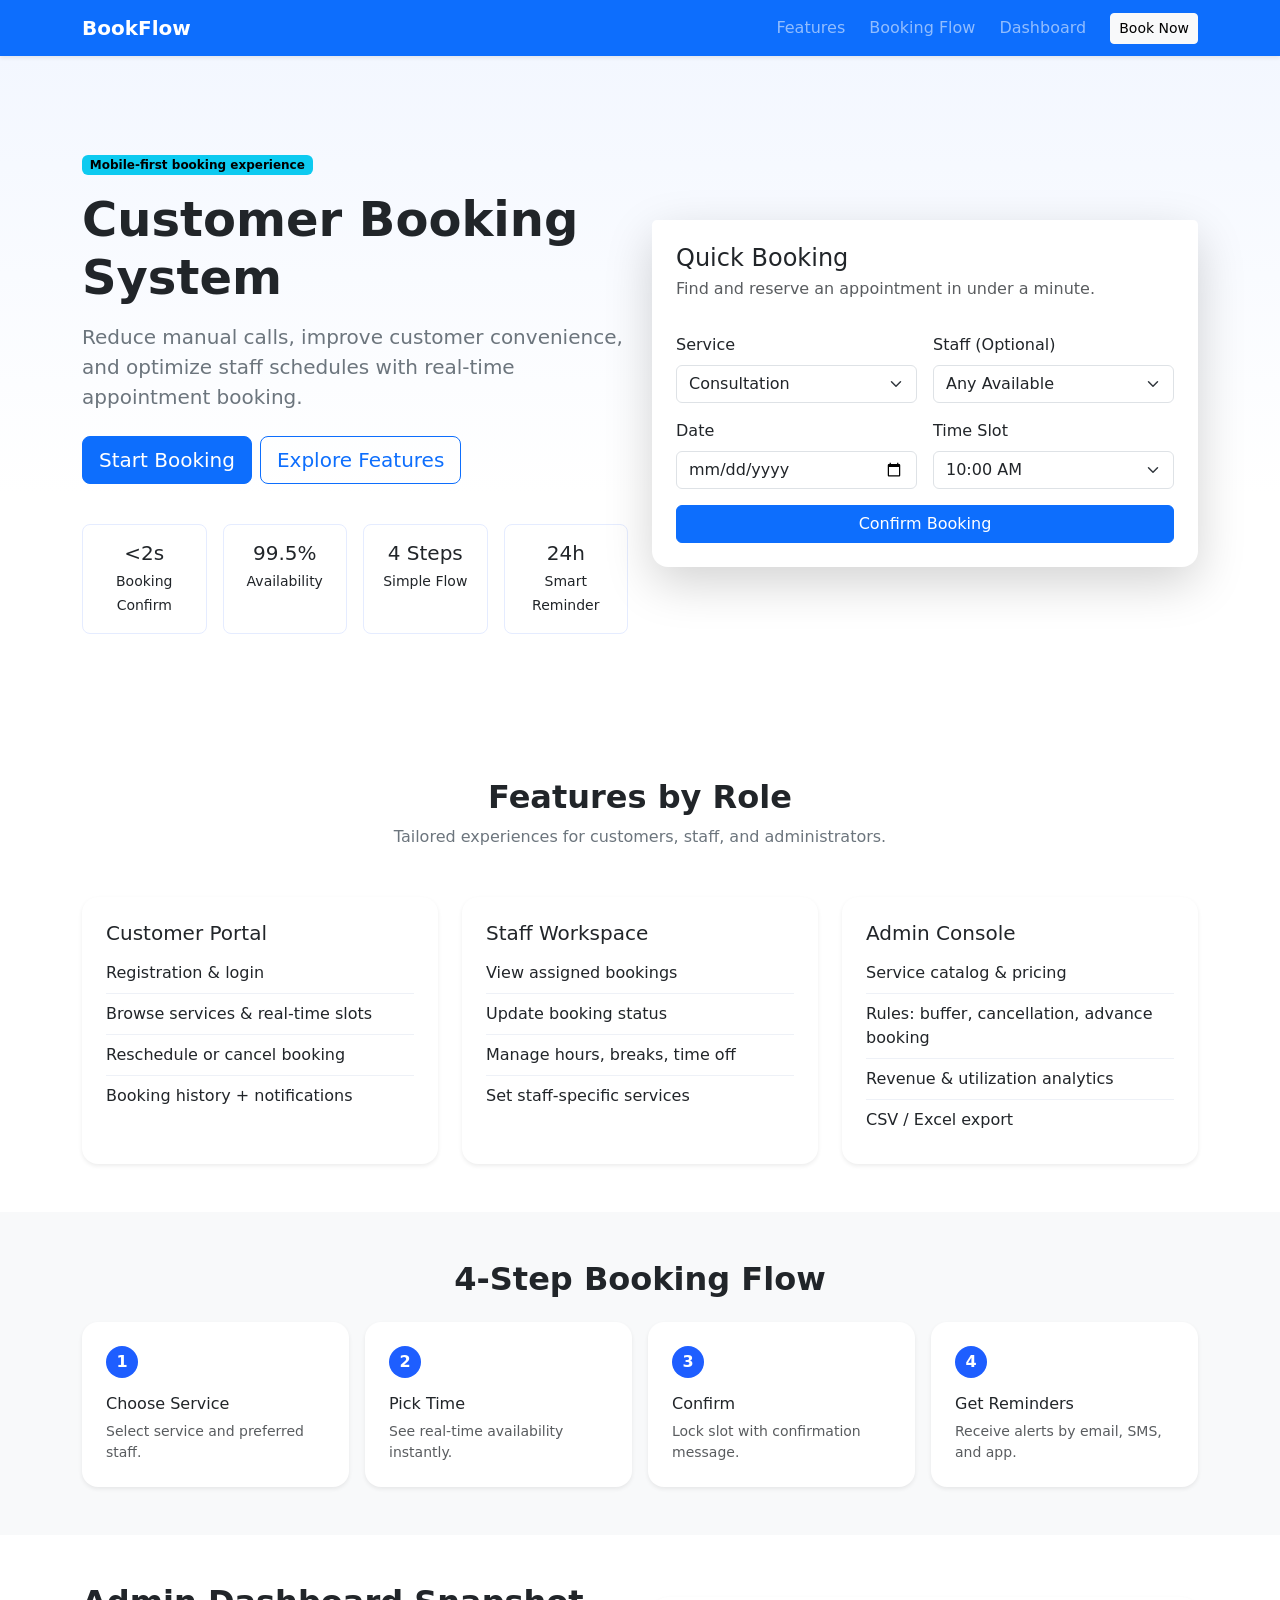
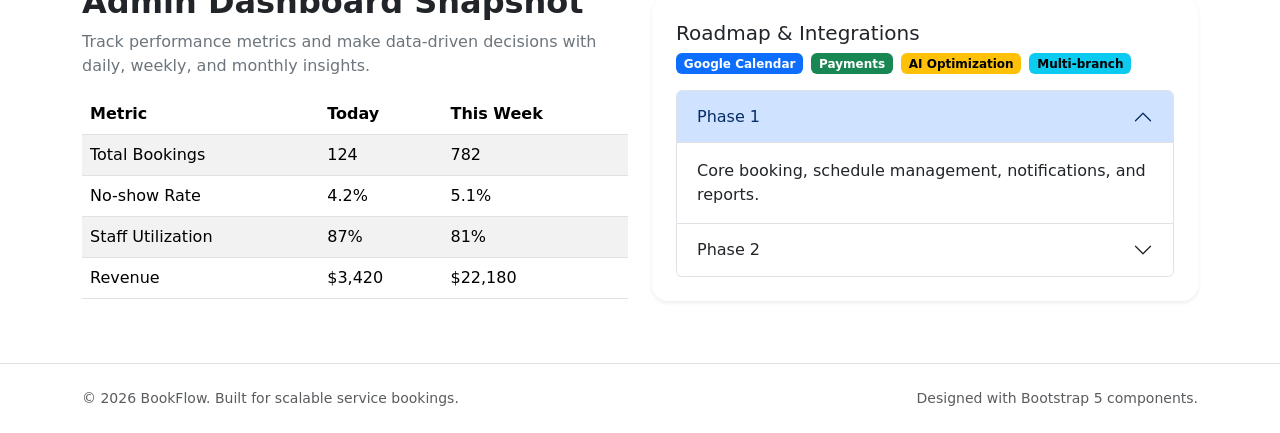
==== index.html @ 8ec3d760 "Create Bootstrap UI design for customer booking system" ====
<!doctype html>
<html lang="en">
  <head>
    <meta charset="UTF-8" />
    <meta name="viewport" content="width=device-width, initial-scale=1" />
    <title>Customer Booking System UI</title>
    <link
      href="https://cdn.jsdelivr.net/npm/bootstrap@5.3.3/dist/css/bootstrap.min.css"
      rel="stylesheet"
      integrity="sha384-QWTKZyjpPEjISv5WaRU9OFeRpok6YctnYmDr5pNlyT2bRjXh0JMhjY6hW+ALEwIH"
      crossorigin="anonymous"
    />
    <link rel="stylesheet" href="styles.css" />
  </head>
  <body>
    <nav class="navbar navbar-expand-lg navbar-dark bg-primary sticky-top shadow-sm">
      <div class="container">
        <a class="navbar-brand fw-semibold" href="#">BookFlow</a>
        <button
          class="navbar-toggler"
          type="button"
          data-bs-toggle="collapse"
          data-bs-target="#mainNav"
          aria-controls="mainNav"
          aria-expanded="false"
          aria-label="Toggle navigation"
        >
          <span class="navbar-toggler-icon"></span>
        </button>
        <div class="collapse navbar-collapse" id="mainNav">
          <ul class="navbar-nav ms-auto align-items-lg-center gap-lg-2">
            <li class="nav-item"><a class="nav-link" href="#features">Features</a></li>
            <li class="nav-item"><a class="nav-link" href="#booking-flow">Booking Flow</a></li>
            <li class="nav-item"><a class="nav-link" href="#dashboard">Dashboard</a></li>
            <li class="nav-item"><a class="btn btn-light btn-sm ms-lg-2" href="#book-now">Book Now</a></li>
          </ul>
        </div>
      </div>
    </nav>

    <header class="hero-section py-5">
      <div class="container py-lg-5">
        <div class="row align-items-center g-4">
          <div class="col-lg-6">
            <span class="badge text-bg-info mb-3">Mobile-first booking experience</span>
            <h1 class="display-5 fw-bold mb-3">Customer Booking System</h1>
            <p class="lead text-secondary mb-4">
              Reduce manual calls, improve customer convenience, and optimize staff schedules with real-time appointment booking.
            </p>
            <div class="d-flex flex-wrap gap-2">
              <a href="#book-now" class="btn btn-primary btn-lg">Start Booking</a>
              <a href="#features" class="btn btn-outline-primary btn-lg">Explore Features</a>
            </div>
            <div class="row row-cols-2 row-cols-md-4 g-3 mt-4">
              <div class="col">
                <div class="metric-card p-3 text-center rounded-3 h-100">
                  <h3 class="h5 mb-1">&lt;2s</h3>
                  <small>Booking Confirm</small>
                </div>
              </div>
              <div class="col">
                <div class="metric-card p-3 text-center rounded-3 h-100">
                  <h3 class="h5 mb-1">99.5%</h3>
                  <small>Availability</small>
                </div>
              </div>
              <div class="col">
                <div class="metric-card p-3 text-center rounded-3 h-100">
                  <h3 class="h5 mb-1">4 Steps</h3>
                  <small>Simple Flow</small>
                </div>
              </div>
              <div class="col">
                <div class="metric-card p-3 text-center rounded-3 h-100">
                  <h3 class="h5 mb-1">24h</h3>
                  <small>Smart Reminder</small>
                </div>
              </div>
            </div>
          </div>

          <div class="col-lg-6">
            <div class="card shadow-lg border-0 rounded-4">
              <div class="card-header bg-white border-0 pt-4 px-4">
                <h2 class="h4 mb-1">Quick Booking</h2>
                <p class="text-muted mb-0">Find and reserve an appointment in under a minute.</p>
              </div>
              <div class="card-body p-4" id="book-now">
                <form class="row g-3">
                  <div class="col-md-6">
                    <label for="service" class="form-label">Service</label>
                    <select id="service" class="form-select">
                      <option>Consultation</option>
                      <option>Haircut</option>
                      <option>Wellness Session</option>
                    </select>
                  </div>
                  <div class="col-md-6">
                    <label for="staff" class="form-label">Staff (Optional)</label>
                    <select id="staff" class="form-select">
                      <option>Any Available</option>
                      <option>Alex Tan</option>
                      <option>Mia Lee</option>
                    </select>
                  </div>
                  <div class="col-md-6">
                    <label for="date" class="form-label">Date</label>
                    <input id="date" type="date" class="form-control" />
                  </div>
                  <div class="col-md-6">
                    <label for="time" class="form-label">Time Slot</label>
                    <select id="time" class="form-select">
                      <option>10:00 AM</option>
                      <option>11:30 AM</option>
                      <option>02:00 PM</option>
                    </select>
                  </div>
                  <div class="col-12">
                    <button type="button" class="btn btn-primary w-100">Confirm Booking</button>
                  </div>
                </form>
              </div>
            </div>
          </div>
        </div>
      </div>
    </header>

    <main>
      <section id="features" class="py-5">
        <div class="container">
          <div class="text-center mb-5">
            <h2 class="fw-bold">Features by Role</h2>
            <p class="text-secondary mb-0">Tailored experiences for customers, staff, and administrators.</p>
          </div>
          <div class="row g-4">
            <div class="col-lg-4">
              <div class="card h-100 border-0 shadow-sm rounded-4">
                <div class="card-body p-4">
                  <h3 class="h5">Customer Portal</h3>
                  <ul class="list-group list-group-flush">
                    <li class="list-group-item px-0">Registration & login</li>
                    <li class="list-group-item px-0">Browse services & real-time slots</li>
                    <li class="list-group-item px-0">Reschedule or cancel booking</li>
                    <li class="list-group-item px-0">Booking history + notifications</li>
                  </ul>
                </div>
              </div>
            </div>
            <div class="col-lg-4">
              <div class="card h-100 border-0 shadow-sm rounded-4">
                <div class="card-body p-4">
                  <h3 class="h5">Staff Workspace</h3>
                  <ul class="list-group list-group-flush">
                    <li class="list-group-item px-0">View assigned bookings</li>
                    <li class="list-group-item px-0">Update booking status</li>
                    <li class="list-group-item px-0">Manage hours, breaks, time off</li>
                    <li class="list-group-item px-0">Set staff-specific services</li>
                  </ul>
                </div>
              </div>
            </div>
            <div class="col-lg-4">
              <div class="card h-100 border-0 shadow-sm rounded-4">
                <div class="card-body p-4">
                  <h3 class="h5">Admin Console</h3>
                  <ul class="list-group list-group-flush">
                    <li class="list-group-item px-0">Service catalog & pricing</li>
                    <li class="list-group-item px-0">Rules: buffer, cancellation, advance booking</li>
                    <li class="list-group-item px-0">Revenue & utilization analytics</li>
                    <li class="list-group-item px-0">CSV / Excel export</li>
                  </ul>
                </div>
              </div>
            </div>
          </div>
        </div>
      </section>

      <section id="booking-flow" class="py-5 bg-light">
        <div class="container">
          <h2 class="fw-bold text-center mb-4">4-Step Booking Flow</h2>
          <div class="row row-cols-1 row-cols-md-2 row-cols-lg-4 g-3">
            <div class="col"><div class="p-4 rounded-4 bg-white shadow-sm h-100"><span class="step-chip">1</span><h3 class="h6 mt-3">Choose Service</h3><p class="text-muted small mb-0">Select service and preferred staff.</p></div></div>
            <div class="col"><div class="p-4 rounded-4 bg-white shadow-sm h-100"><span class="step-chip">2</span><h3 class="h6 mt-3">Pick Time</h3><p class="text-muted small mb-0">See real-time availability instantly.</p></div></div>
            <div class="col"><div class="p-4 rounded-4 bg-white shadow-sm h-100"><span class="step-chip">3</span><h3 class="h6 mt-3">Confirm</h3><p class="text-muted small mb-0">Lock slot with confirmation message.</p></div></div>
            <div class="col"><div class="p-4 rounded-4 bg-white shadow-sm h-100"><span class="step-chip">4</span><h3 class="h6 mt-3">Get Reminders</h3><p class="text-muted small mb-0">Receive alerts by email, SMS, and app.</p></div></div>
          </div>
        </div>
      </section>

      <section id="dashboard" class="py-5">
        <div class="container">
          <div class="row g-4 align-items-center">
            <div class="col-lg-6">
              <h2 class="fw-bold">Admin Dashboard Snapshot</h2>
              <p class="text-secondary">Track performance metrics and make data-driven decisions with daily, weekly, and monthly insights.</p>
              <div class="table-responsive">
                <table class="table table-striped table-hover align-middle">
                  <thead>
                    <tr>
                      <th>Metric</th>
                      <th>Today</th>
                      <th>This Week</th>
                    </tr>
                  </thead>
                  <tbody>
                    <tr><td>Total Bookings</td><td>124</td><td>782</td></tr>
                    <tr><td>No-show Rate</td><td>4.2%</td><td>5.1%</td></tr>
                    <tr><td>Staff Utilization</td><td>87%</td><td>81%</td></tr>
                    <tr><td>Revenue</td><td>$3,420</td><td>$22,180</td></tr>
                  </tbody>
                </table>
              </div>
            </div>
            <div class="col-lg-6">
              <div class="card border-0 shadow-sm rounded-4">
                <div class="card-body p-4">
                  <h3 class="h5">Roadmap & Integrations</h3>
                  <div class="d-flex flex-wrap gap-2 mb-3">
                    <span class="badge text-bg-primary">Google Calendar</span>
                    <span class="badge text-bg-success">Payments</span>
                    <span class="badge text-bg-warning">AI Optimization</span>
                    <span class="badge text-bg-info">Multi-branch</span>
                  </div>
                  <div class="accordion" id="roadmapAccordion">
                    <div class="accordion-item">
                      <h2 class="accordion-header">
                        <button class="accordion-button" type="button" data-bs-toggle="collapse" data-bs-target="#phase1">Phase 1</button>
                      </h2>
                      <div id="phase1" class="accordion-collapse collapse show" data-bs-parent="#roadmapAccordion">
                        <div class="accordion-body">Core booking, schedule management, notifications, and reports.</div>
                      </div>
                    </div>
                    <div class="accordion-item">
                      <h2 class="accordion-header">
                        <button class="accordion-button collapsed" type="button" data-bs-toggle="collapse" data-bs-target="#phase2">Phase 2</button>
                      </h2>
                      <div id="phase2" class="accordion-collapse collapse" data-bs-parent="#roadmapAccordion">
                        <div class="accordion-body">Payment integrations, invoice automation, and loyalty plans.</div>
                      </div>
                    </div>
                  </div>
                </div>
              </div>
            </div>
          </div>
        </div>
      </section>
    </main>

    <footer class="py-4 border-top">
      <div class="container d-flex flex-column flex-md-row justify-content-between gap-2">
        <small class="text-muted">© 2026 BookFlow. Built for scalable service bookings.</small>
        <small class="text-muted">Designed with Bootstrap 5 components.</small>
      </div>
    </footer>

    <script
      src="https://cdn.jsdelivr.net/npm/bootstrap@5.3.3/dist/js/bootstrap.bundle.min.js"
      integrity="sha384-YvpcrYf0tY3lHB60NNkmXc5s9fDVZLESaAA55NDzOxhy9GkcIdslK1eN7N6jIeHz"
      crossorigin="anonymous"
    ></script>
  </body>
</html>
---- styles.css ----
:root {
  --brand-primary: #1e5eff;
  --bg-soft: #f3f7ff;
}

body {
  background: #fff;
}

.hero-section {
  background: linear-gradient(180deg, var(--bg-soft), #ffffff 65%);
}

.metric-card {
  background: #fff;
  border: 1px solid #e5ecff;
}

.step-chip {
  display: inline-flex;
  width: 2rem;
  height: 2rem;
  border-radius: 50%;
  align-items: center;
  justify-content: center;
  font-weight: 600;
  color: #fff;
  background-color: var(--brand-primary);
}

.list-group-item {
  border-color: #eef1f7;
}
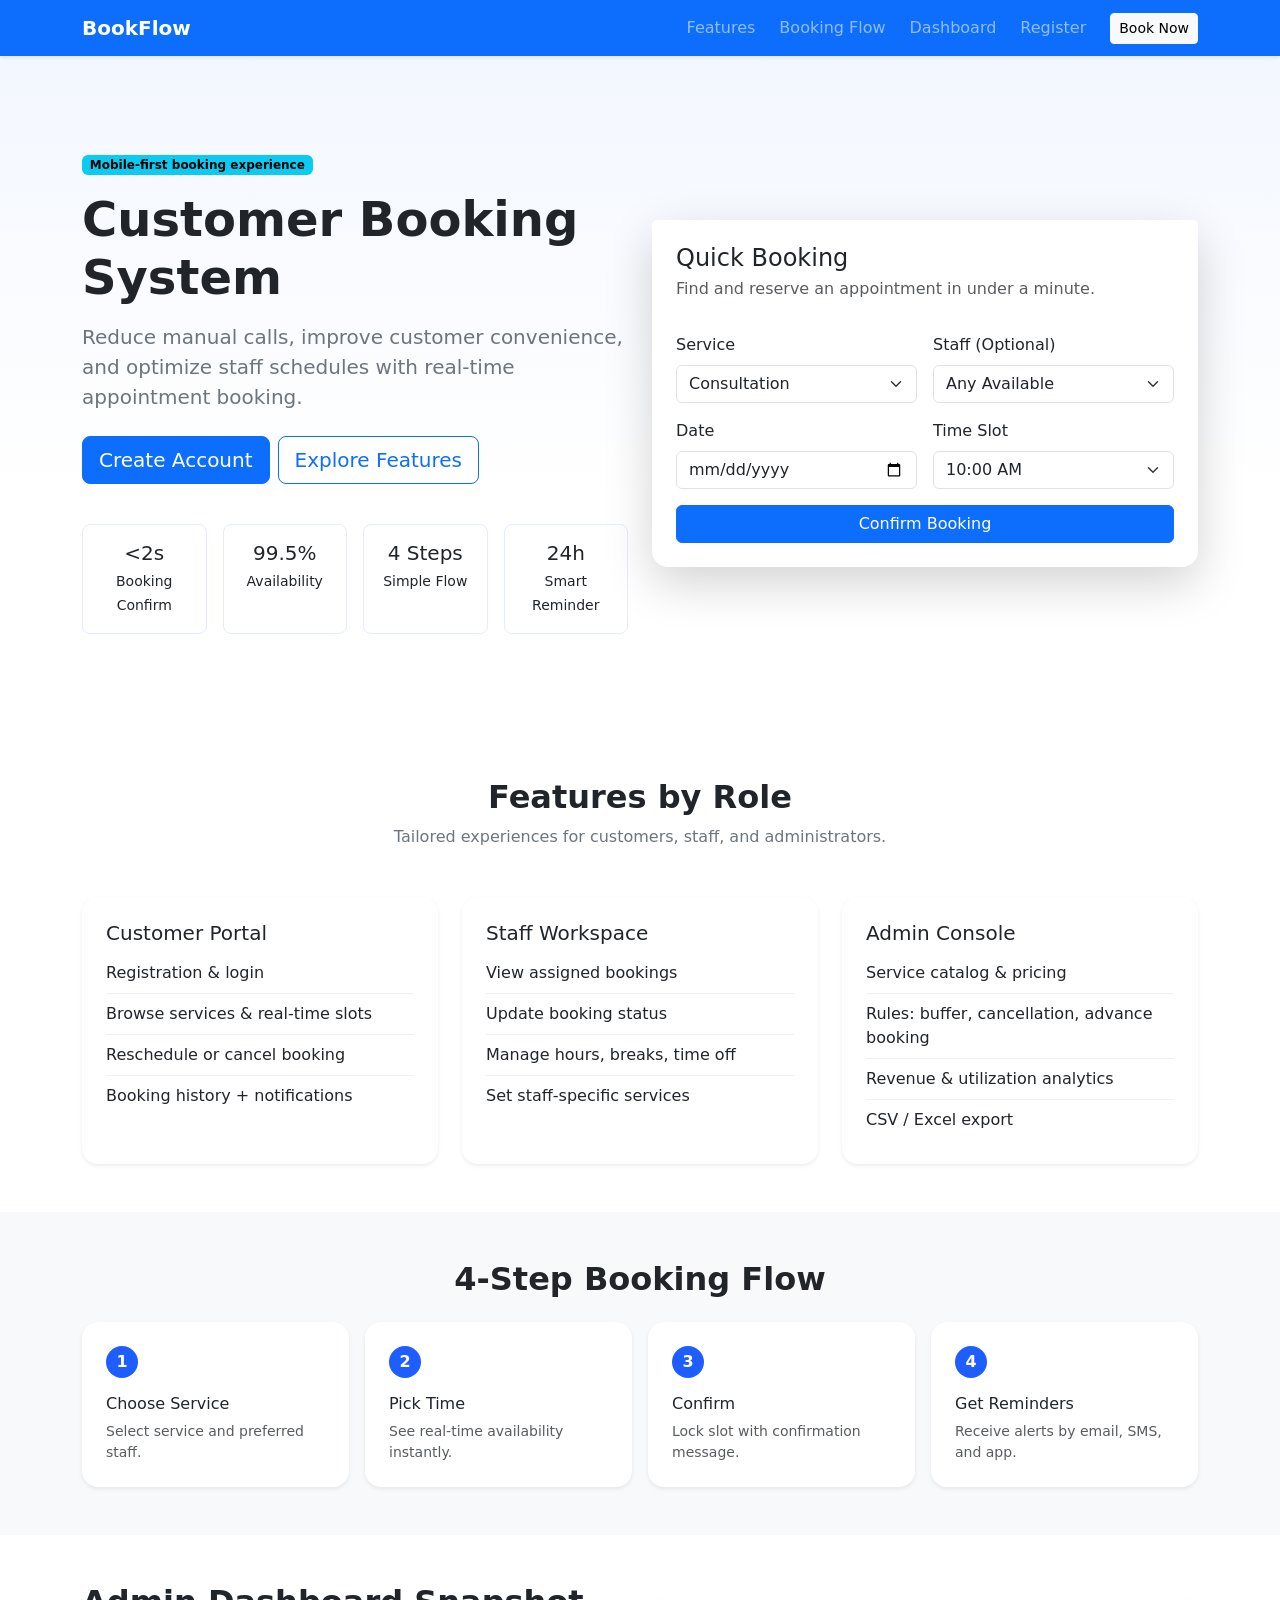
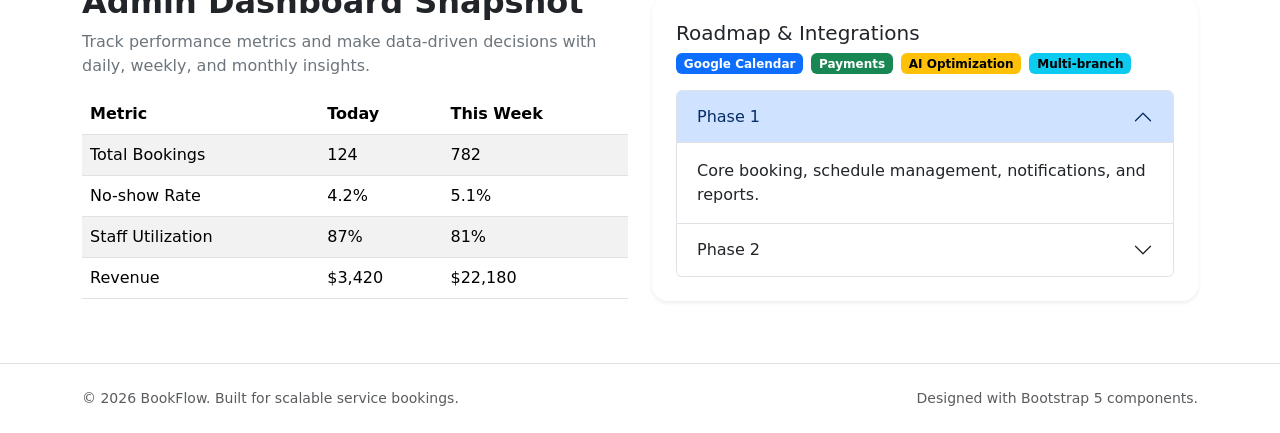
==== commit e768a681: "Add customer registration page UI" ====
--- a/index.html
+++ b/index.html
@@ -32,6 +32,7 @@
             <li class="nav-item"><a class="nav-link" href="#features">Features</a></li>
             <li class="nav-item"><a class="nav-link" href="#booking-flow">Booking Flow</a></li>
             <li class="nav-item"><a class="nav-link" href="#dashboard">Dashboard</a></li>
+            <li class="nav-item"><a class="nav-link" href="register.html">Register</a></li>
             <li class="nav-item"><a class="btn btn-light btn-sm ms-lg-2" href="#book-now">Book Now</a></li>
           </ul>
         </div>
@@ -48,7 +49,7 @@
               Reduce manual calls, improve customer convenience, and optimize staff schedules with real-time appointment booking.
             </p>
             <div class="d-flex flex-wrap gap-2">
-              <a href="#book-now" class="btn btn-primary btn-lg">Start Booking</a>
+              <a href="register.html" class="btn btn-primary btn-lg">Create Account</a>
               <a href="#features" class="btn btn-outline-primary btn-lg">Explore Features</a>
             </div>
             <div class="row row-cols-2 row-cols-md-4 g-3 mt-4">
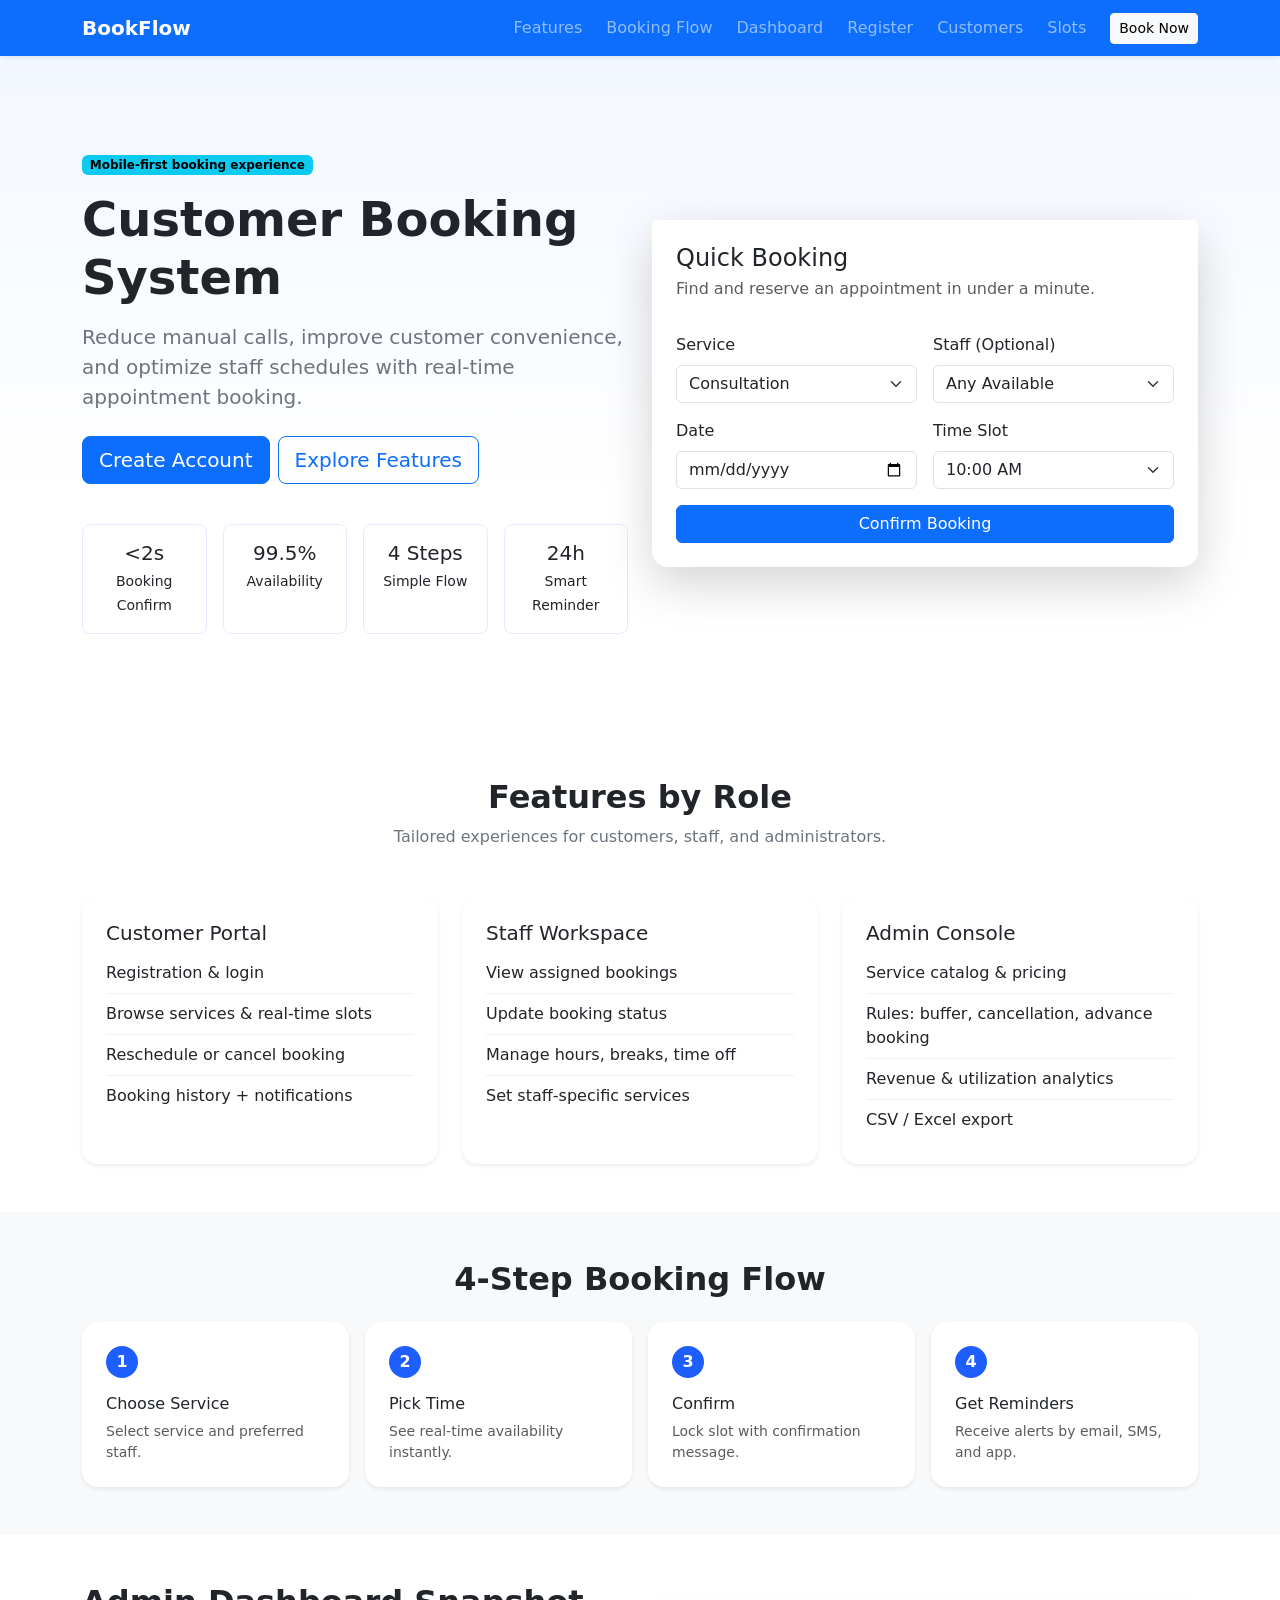
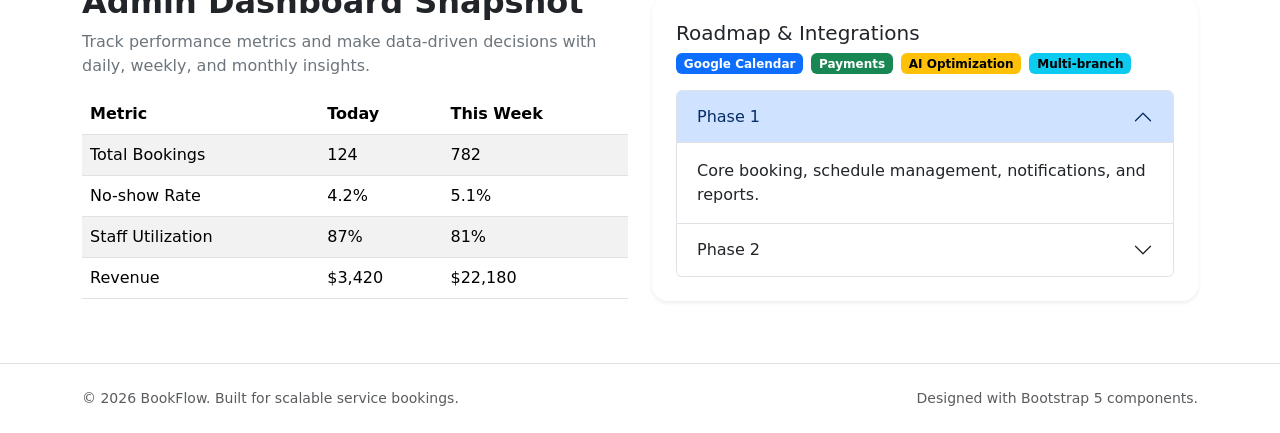
==== commit 9e83a87c: "Add customer list and slot management pages" ====
--- a/index.html
+++ b/index.html
@@ -33,6 +33,8 @@
             <li class="nav-item"><a class="nav-link" href="#booking-flow">Booking Flow</a></li>
             <li class="nav-item"><a class="nav-link" href="#dashboard">Dashboard</a></li>
             <li class="nav-item"><a class="nav-link" href="register.html">Register</a></li>
+            <li class="nav-item"><a class="nav-link" href="customers.html">Customers</a></li>
+            <li class="nav-item"><a class="nav-link" href="slots.html">Slots</a></li>
             <li class="nav-item"><a class="btn btn-light btn-sm ms-lg-2" href="#book-now">Book Now</a></li>
           </ul>
         </div>
